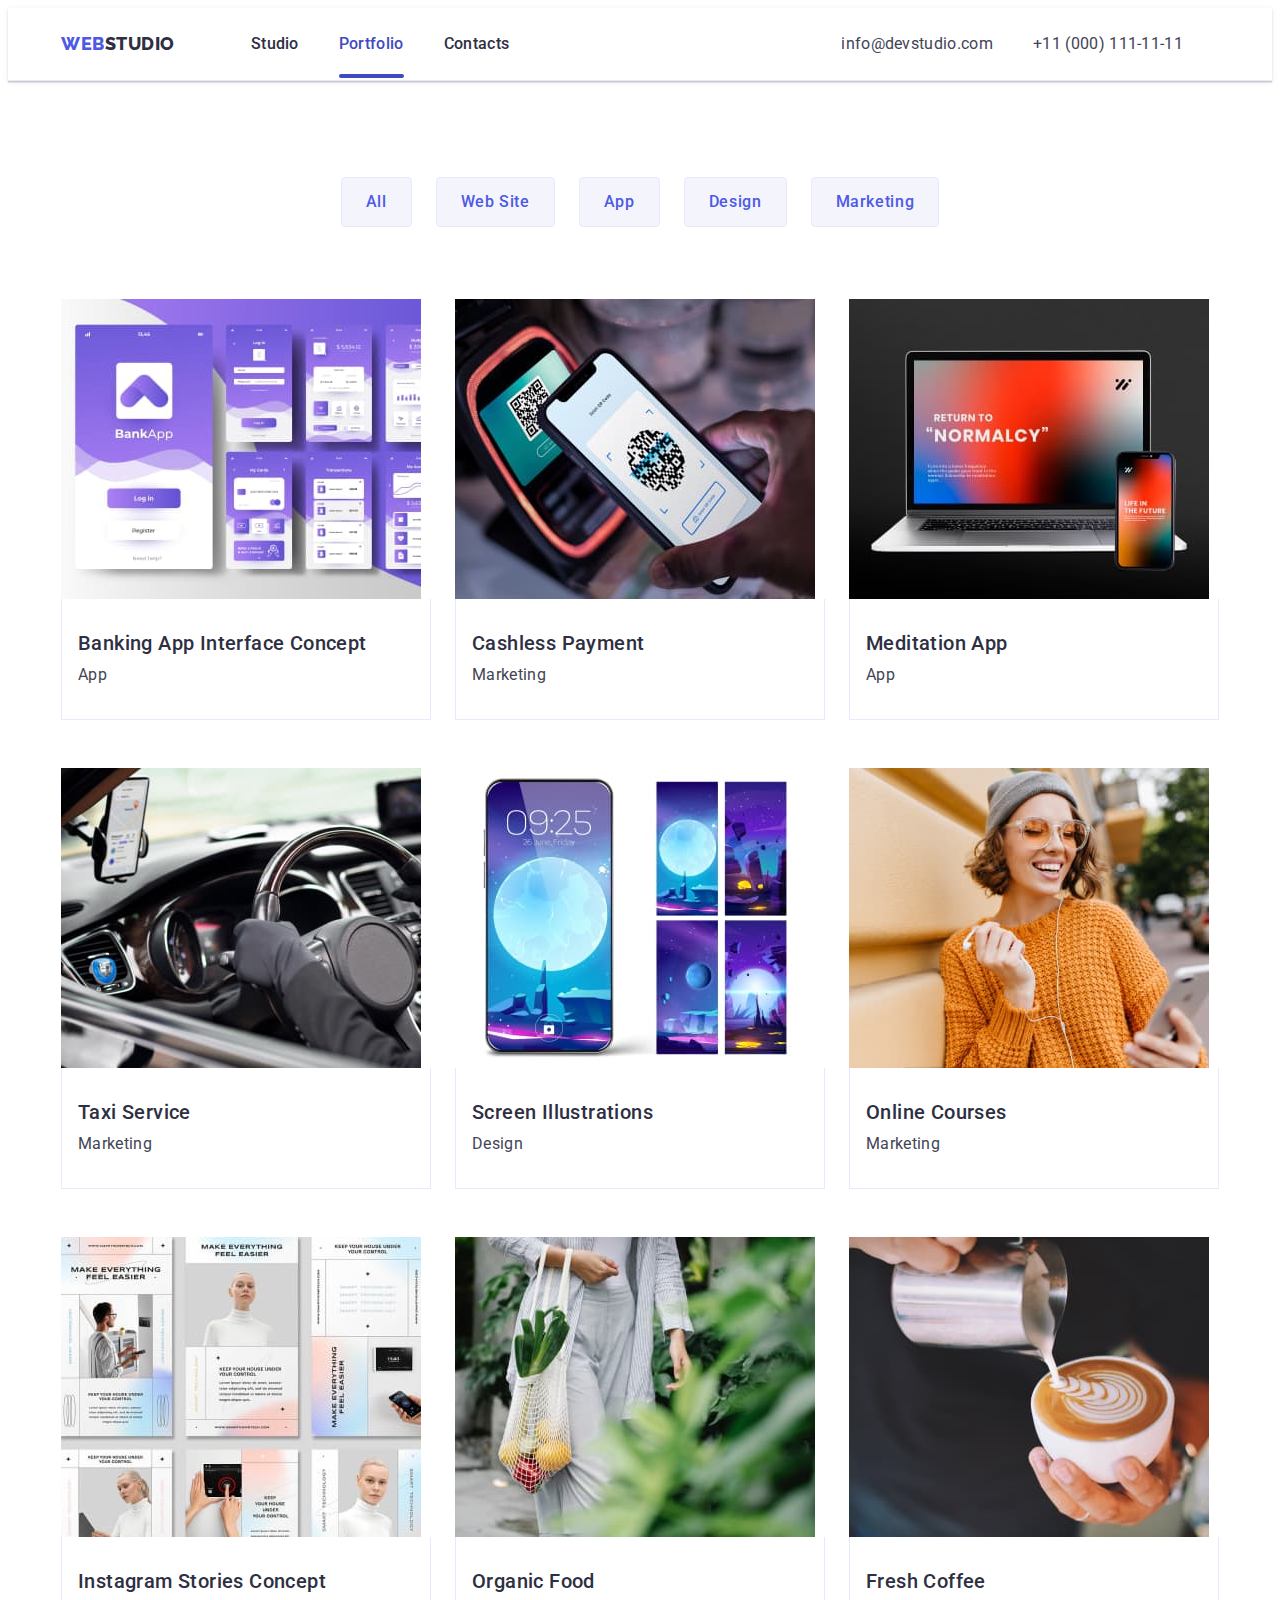
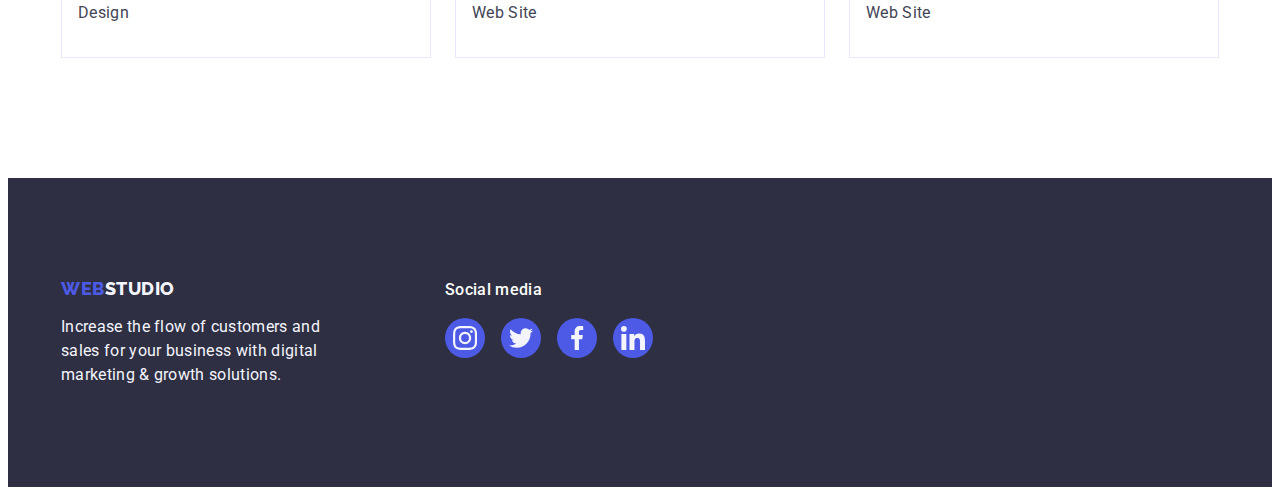
==== portfolio.html @ e926a6df "1" ====
<!DOCTYPE html>
<html lang="en">
  <head>
    <meta charset="UTF-8" />
    <meta http-equiv="X-UA-Compatible" content="IE=edge" />
    <meta name="viewport" content="width=device-width, initial-scale=1.0" />
    <link rel="preconnect" href="https://fonts.googleapis.com" />
    <link rel="preconnect" href="https://fonts.gstatic.com" crossorigin />
    <link
      href="https://fonts.googleapis.com/css2?family=Raleway:wght@800&family=Roboto:wght@400;500;700;900&display=swap"
      rel="stylesheet"
    />
    <link
      rel="stylesheet"
      href="https://cdnjs.cloudflare.com/ajax/libs/modern-normalize/2.0.0/modern-normalize.min.css"
      integrity="sha512-4xo8blKMVCiXpTaLzQSLSw3KFOVPWhm/TRtuPVc4WG6kUgjH6J03IBuG7JZPkcWMxJ5huwaBpOpnwYElP/m6wg=="
      crossorigin="anonymous"
      referrerpolicy="no-referrer"
    />
    <link rel="stylesheet" href="./css/styles.css" />
    <title>Portfolio</title>
  </head>
  <body>
    <header class="header">
      <div class="container header-container">
        <nav class="header-nav">
          <a href="./index.html" class="logo-web-head link"
            >Web<span class="logo-studio-head">Studio</span></a
          >
          <ul class="header-menu list">
            <li>
              <a class="nav-link link" href="./index.html">Studio</a>
            </li>
            <li>
              <a class="nav-link link emphasis" href="./portfolio.html"
                >Portfolio</a
              >
            </li>
            <li><a class="nav-link link" href="">Contacts</a></li>
          </ul>
        </nav>
        <address class="header-address">
          <ul class="header-contacts list">
            <li>
              <a class="address-link link" href="mailto:info@devstudio.com"
                >info@devstudio.com</a
              >
            </li>
            <li>
              <a class="address-link link" href="tel:+110001111111"
                >+11 (000) 111-11-11</a
              >
            </li>
          </ul>
        </address>
      </div>
    </header>
    <main>
      <section class="portfolio-section">
        <div class="container">
          <h1 class="visually-hidden">Portfolio</h1>
          <ul class="portfolio-section-list list">
            <li class="portfolio-btn-item">
              <button type="button" class="btn-all">All</button>
            </li>
            <li>
              <button type="button" class="btn-all">Web Site</button>
            </li>
            <li class="portfolio-btn-item">
              <button type="button" class="btn-all">App</button>
            </li>
            <li class="portfolio-btn-item">
              <button type="button" class="btn-all">Design</button>
            </li>
            <li class="portfolio-btn-item">
              <button type="button" class="btn-all">Marketing</button>
            </li>
          </ul>
          <ul class="portfolio-items list">
            <li class="content-item">
              <a class="app-link link" href="">
                <div class="port-img">
                  <img
                    src="./images/banking-app.jpg"
                    alt="Banking App Interface Concept"
                    width="360"
                    height="300"
                    class="content-img"
                  />
                  <p class="app-text-cover">
                    14 Stylish and User-Friendly App Design Concepts · Task
                    Manager App · Calorie Tracker App · Exotic Fruit Ecommerce
                    App · Cloud Storage App
                  </p>
                </div>
                <div class="portfolio-section-list-item">
                  <h2 class="content-subtittle">
                    Banking App Interface Concept
                  </h2>
                  <p class="content-text">App</p>
                </div>
              </a>
            </li>
            <li class="content-item">
              <a class="app-link link" href="">
                <div class="port-img">
                  <img
                    src="./images/cashless-payment.jpg"
                    alt="Cashless Payment"
                    width="360"
                    height="300"
                    class="content-img"
                  />
                  <p class="app-text-cover">
                    14 Stylish and User-Friendly App Design Concepts · Task
                    Manager App · Calorie Tracker App · Exotic Fruit Ecommerce
                    App · Cloud Storage App
                  </p>
                </div>
                <div class="portfolio-section-list-item">
                  <h2 class="content-subtittle">Cashless Payment</h2>
                  <p class="content-text">Marketing</p>
                </div>
              </a>
            </li>
            <li class="content-item">
              <a class="app-link link" href="">
                <div class="port-img">
                  <img
                    src="./images/meditation-app.jpg"
                    alt="Medditation App"
                    width="360"
                    height="300"
                    class="content-img"
                  />
                  <p class="app-text-cover">
                    14 Stylish and User-Friendly App Design Concepts · Task
                    Manager App · Calorie Tracker App · Exotic Fruit Ecommerce
                    App · Cloud Storage App
                  </p>
                </div>
                <div class="portfolio-section-list-item">
                  <h2 class="content-subtittle">Meditation App</h2>
                  <p class="content-text">App</p>
                </div>
              </a>
            </li>
            <li class="content-item">
              <a class="app-link link" href="">
                <div class="port-img">
                  <img
                    src="./images/taxi-service.jpg"
                    alt="Taxi Service"
                    width="360"
                    height="300"
                    class="content-img"
                  />
                  <p class="app-text-cover">
                    14 Stylish and User-Friendly App Design Concepts · Task
                    Manager App · Calorie Tracker App · Exotic Fruit Ecommerce
                    App · Cloud Storage App
                  </p>
                </div>
                <div class="portfolio-section-list-item">
                  <h2 class="content-subtittle">Taxi Service</h2>
                  <p class="content-text">Marketing</p>
                </div>
              </a>
            </li>
            <li class="content-item">
              <a class="app-link link" href="">
                <div class="port-img">
                  <img
                    src="./images/screen-illustrations.jpg"
                    alt="Screen Illustrations"
                    width="360"
                    height="300"
                    class="content-img"
                  />
                  <p class="app-text-cover">
                    14 Stylish and User-Friendly App Design Concepts · Task
                    Manager App · Calorie Tracker App · Exotic Fruit Ecommerce
                    App · Cloud Storage App
                  </p>
                </div>
                <div class="portfolio-section-list-item">
                  <h2 class="content-subtittle">Screen Illustrations</h2>
                  <p class="content-text">Design</p>
                </div>
              </a>
            </li>
            <li class="content-item">
              <a class="app-link link" href="">
                <div class="port-img">
                  <img
                    src="./images/online-courses.jpg"
                    alt="Online Courses"
                    width="360"
                    height="300"
                    class="content-img"
                  />
                  <p class="app-text-cover">
                    14 Stylish and User-Friendly App Design Concepts · Task
                    Manager App · Calorie Tracker App · Exotic Fruit Ecommerce
                    App · Cloud Storage App
                  </p>
                </div>
                <div class="portfolio-section-list-item">
                  <h2 class="content-subtittle">Online Courses</h2>
                  <p class="content-text">Marketing</p>
                </div>
              </a>
            </li>
            <li class="content-item">
              <a class="app-link link" href="">
                <div class="port-img">
                  <img
                    src="./images/instagram-stories-concept.jpg"
                    alt="Instagram Stories Concept"
                    width="360"
                    height="300"
                    class="content-img"
                  />
                  <p class="app-text-cover">
                    14 Stylish and User-Friendly App Design Concepts · Task
                    Manager App · Calorie Tracker App · Exotic Fruit Ecommerce
                    App · Cloud Storage App
                  </p>
                </div>
                <div class="portfolio-section-list-item">
                  <h2 class="content-subtittle">Instagram Stories Concept</h2>
                  <p class="content-text">Design</p>
                </div>
              </a>
            </li>
            <li class="content-item">
              <a class="app-link link" href="">
                <div class="port-img">
                  <img
                    src="./images/organic-food.jpg"
                    alt="Organic Food"
                    width="360"
                    height="300"
                    class="content-img"
                  />
                  <p class="app-text-cover">
                    14 Stylish and User-Friendly App Design Concepts · Task
                    Manager App · Calorie Tracker App · Exotic Fruit Ecommerce
                    App · Cloud Storage App
                  </p>
                </div>
                <div class="portfolio-section-list-item">
                  <h2 class="content-subtittle">Organic Food</h2>
                  <p class="content-text">Web Site</p>
                </div>
              </a>
            </li>
            <li class="content-item">
              <a class="app-link link" href="">
                <div class="port-img">
                  <img
                    src="./images/fresh-coffe.jpg"
                    alt="Fresh Coffee"
                    width="360"
                    height="300"
                    class="content-img"
                  />
                  <p class="app-text-cover">
                    14 Stylish and User-Friendly App Design Concepts · Task
                    Manager App · Calorie Tracker App · Exotic Fruit Ecommerce
                    App · Cloud Storage App
                  </p>
                </div>
                <div class="portfolio-section-list-item">
                  <h2 class="content-subtittle">Fresh Coffee</h2>
                  <p class="content-text">Web Site</p>
                </div>
              </a>
            </li>
          </ul>
        </div>
      </section>
    </main>
    <footer class="footer">
      <div class="container footer-container">
        <div class="footer-logo-container">
          <a href="./index.html" class="logo-web link"
            >Web<span class="logo-studio">Studio</span></a
          >
          <p class="footer-text">
            Increase the flow of customers and sales for your business with
            digital marketing & growth solutions.
          </p>
        </div>
        <div class="footer-social">
          <p class="footer-social-text">Social media</p>
          <ul class="footer-social-list list">
            <li class="footer-social-link">
              <a
                class="footer-link-icon"
                href="#"
                target="_blank"
                rel="noopener noreferrer"
              >
                <svg class="footer-icon" width="24" height="24">
                  <use href="./images/icons.svg#icon-instagram-2"></use>
                </svg>
              </a>
            </li>
            <li class="footer-social-link">
              <a
                class="footer-link-icon"
                href="#"
                target="_blank"
                rel="noopener noreferrer"
              >
                <svg class="footer-icon" width="24" height="24">
                  <use href="./images/icons.svg#icon-twitter-1"></use>
                </svg>
              </a>
            </li>
            <li class="footer-social-link">
              <a
                class="footer-link-icon"
                href="#"
                target="_blank"
                rel="noopener noreferrer"
              >
                <svg class="footer-icon" width="24" height="24">
                  <use href="./images/icons.svg#icon-facebook-1"></use>
                </svg>
              </a>
            </li>
            <li class="footer-social-link">
              <a
                class="footer-link-icon"
                href="#"
                target="_blank"
                rel="noopener noreferrer"
              >
                <svg class="footer-icon" width="24" height="24">
                  <use href="./images/icons.svg#icon-linkedin-1"></use>
                </svg>
              </a>
            </li>
          </ul>
        </div>
      </div>
    </footer>
  </body>
</html>
---- css/styles.css ----
:root {
  --primary-font: "Roboto", sans-serif;
  --title-font: "Roboto", sans-serif;
  --primary-black-color: #434455;
  --primary-white-color: #ffffff;
  --primary-accent-color: #2e2f42;
  --secondary-accent-color: #404bbf;
  --iris: #4d5ae5;
  --cloud: #f4f4f4;
  --secondary-white-color: #f4f4fd;
  --cornflower-color: #e7e9fc;
}
p,
h1,
h2,
h3,
h4,
h5,
h6 {
  margin-top: 0;
  margin-bottom: 0;
}
ul,
ol {
  margin-top: 0;
  margin-bottom: 0;
  padding-left: 0;
}

body {
  font-family: var(--primary-font);
  color: var(--primary-black-color);
  background-color: var(--primary-white-color);
  font-size: 16px;
  line-height: 1.5;
  letter-spacing: 0.02em;
}
.container {
  width: 100%;
  max-width: 1158px;
  padding-left: 15px;
  padding-right: 15px;
  margin: 0 auto;
}

.link {
  text-decoration: none;
  list-style: none;
}
.logo-web-head {
  font-size: 18px;
  font-family: Raleway, sans-serif;
  font-weight: 800;
  line-height: 1.17;
  letter-spacing: 0.03em;
  color: var(--iris);
  text-decoration: none;
  text-transform: uppercase;
  margin-right: 76px;
}
.logo-studio-head {
  color: var(--primary-accent-color);
}
.list {
  list-style: none;
  text-decoration: none;
}
.header {
  border-bottom: 1px solid var(--cornflower-color);
  padding: 24px 0;
  box-shadow: 0px 2px 1px rgba(46, 47, 66, 0.08),
    0px 1px 1px rgba(46, 47, 66, 0.16), 0px 1px 6px rgba(46, 47, 66, 0.08);
}

.header-container {
  display: flex;
  align-items: center;
  gap: 332px;
}
.header-contacts {
  margin-left: auto;
  gap: 40px;
  display: flex;
}
.header-nav {
  display: flex;
  align-items: center;
}
.header-menu {
  display: flex;
  gap: 40px;
}
.nav-link {
  font-size: 16px;
  font-weight: 500;
  color: var(--primary-accent-color);
  padding: 24px 0;
  transition: color 250ms cubic-bezier(0.4, 0, 0.2, 1);
}

.nav-link:hover,
.nav-link:focus,
.nav-link:active {
  color: var(--secondary-accent-color);
}
.emphasis {
  position: relative;
  color: var(--secondary-accent-color);
}
.emphasis::after {
  content: "";
  position: absolute;
  left: 0;
  bottom: -1px;
  width: 100%;
  height: 4px;
  border-radius: 2px;
  background-color: var(--secondary-accent-color);
}
.header-address {
  font-style: normal;
}
.address-link {
  font-style: normal;
  color: var(--primary-black-color);
  transition: color 250ms cubic-bezier(0.4, 0, 0.2, 1);
}
.address-link:hover,
.address-link:focus {
  color: var(--secondary-accent-color);
}
.address-tel {
  color: var(--primary-accent-color);
}
.address-tel:hover,
.address-tel:focus {
  color: var(--secondary-accent-color);
}
.section-one {
  background-color: var(--primary-accent-color);
  padding-top: 188px;
  padding-bottom: 188px;
  background-repeat: no-repeat;
  background-position: center;
  background-size: cover;
  background-image: linear-gradient(
      rgba(46, 47, 66, 0.7),
      rgba(46, 47, 66, 0.7)
    ),
    url(../images/people-office.jpg);
  max-width: 1440px;
  margin: 0 auto;
}
.content-subtittle {
  color: var(--primary-accent-color);
  background-color: var(--primary-white-color);
  font-size: 20px;
  font-weight: 500;
  line-height: 1.2;
  letter-spacing: 0.02em;
}
.content-text {
  color: var(--primary-black-color);
}

.footer {
  background-color: var(--primary-accent-color);
  padding: 100px 0;
}
.footer-container {
  flex-direction: row;
  display: flex;
  align-items: baseline;
}
.footer-logo-container {
  margin-right: 120px;
}
.footer-text {
  color: var(--secondary-white-color);
  width: 100%;
  max-width: 264px;
}
.footer-social-text {
  color: var(--primary-white-color);
  font-weight: 500;
  margin-bottom: 16px;
}
.footer-social-list {
  display: flex;
  gap: 16px;
}
.footer-social-link {
  width: 40px;
  height: 40px;
}
.footer-link-icon {
  width: 100%;
  height: 100%;
  background-color: var(--iris);
  border-radius: 50%;
  display: flex;
  color: var(--secondary-white-color);
  align-items: center;
  justify-content: center;
  transition: background-color 250ms cubic-bezier(0.4, 0, 0.2, 1);
}
.footer-link-icon:hover,
.footer-link-icon:focus {
  background-color: #31d0aa;
}
.footer-icon {
  fill: currentColor;
}
.logo-web {
  font-size: 18px;
  font-family: Raleway, sans-serif;
  font-weight: 800;
  line-height: 1.17;
  letter-spacing: 0.03em;
  color: var(--iris);
  text-decoration: none;
  text-transform: uppercase;
  display: inline-block;
  margin-bottom: 16px;
}

.logo-studio {
  color: var(--secondary-white-color);
}

.first-tittle {
  color: var(--primary-white-color);
  font-size: 56px;
  font-weight: 700;
  line-height: 1.07;
  text-align: center;
  letter-spacing: 0.02em;
  max-width: 496px;
}
.first-tittle-container {
  min-width: 496px;
  margin: 0 auto;
  margin-bottom: 48px;
}
.section-two {
  padding: 120px 0px;
}
.advantages-tittle {
  color: var(--primary-accent-color);
  font-size: 20px;
  line-height: 1.2;
  font-weight: 500;
  letter-spacing: 0.02em;
  margin-bottom: 8px;
}
.visually-hidden {
  position: absolute;
  width: 1px;
  height: 1px;
  margin: -1px;
  border: 0;
  padding: 0;
  white-space: nowrap;
  clip-path: inset(100%);
  clip: rect(0 0 0 0);
  overflow: hidden;
}
.advantages-text {
  color: var(--primary-black-color);
}
.advantages-section {
  display: flex;
  gap: 24px;
  margin: 0 auto;
}
.advantages-section-item {
  width: calc(100% - (24px * 3) / 4);
}

.advantages-block {
  width: 264px;
  height: 112px;
  background-color: var(--secondary-white-color);
  border-radius: 4px;
  display: flex;
  align-items: center;
  justify-content: center;
  margin-bottom: 8px;
}

.section-three {
  padding-bottom: 120px;
}
.second-tittle {
  color: var(--primary-accent-color);
  font-size: 36px;
  font-weight: 700;
  line-height: 1.11;
  text-transform: capitalize;
  text-align: center;
  letter-spacing: 0.02em;
  margin-bottom: 72px;
}
.section-three-list {
  display: flex;
  gap: 24px;
}

.section-four {
  background-color: var(--secondary-white-color);
  padding-top: 120px;
  padding-bottom: 120px;
}
.our-team-list {
  display: flex;
  align-items: center;
  justify-content: center;
  gap: 24px;
}
.team-card {
  background-color: var(--primary-white-color);
  flex-basis: calc((100% - 72px) / 4);
  border-radius: 0px 0px 4px 4px;
  box-shadow: 0px 1px 6px rgba(46, 47, 66, 0.08),
    0px 1px 1px rgba(46, 47, 66, 0.16), 0px 2px 1px rgba(46, 47, 66, 0.08);
  display: block;
}

img {
  display: block;
  max-width: 100%;
  height: auto;
}
.member-container {
  padding: 32px 0px;
}
.member-name {
  color: var(--primary-accent-color);
  font-size: 20px;
  line-height: 1.2;
  font-weight: 500;
  letter-spacing: 0.02em;
  margin-bottom: 8px;
  text-align: center;
}
.member-position {
  color: var(--primary-black-color);
  margin-bottom: 8px;
  text-align: center;
}

.member-link-list {
  display: flex;
  align-items: center;
  justify-content: center;
  gap: 24px;
}
.member-link-item {
  width: 40px;
  height: 40px;
}
.member-link {
  width: 100%;
  height: 100%;
  background-color: var(--iris);
  border-radius: 50%;
  color: var(--secondary-white-color);
  display: flex;
  align-items: center;
  justify-content: center;
  transition: background-color 250ms cubic-bezier(0.4, 0, 0.2, 1);
}
.member-link:hover,
.member-link:focus {
  background-color: var(--secondary-accent-color);
}

.member-social-icon {
  fill: currentColor;
}
.section-five {
  padding: 120px 0;
  background-color: var(--primary-white-color);
}

.customer-list {
  display: flex;
  gap: 24px;
  align-items: center;
  justify-content: center;
}
.customer-item {
  width: calc((100% - 120px) / 6);
  height: 88px;
}

.customer-link {
  display: flex;
  align-items: center;
  justify-content: center;
  border: 1px solid #8e8f99;
  border-radius: 4px;
  color: #8e8f99;
  width: 100%;
  height: 100%;
  transition: border-color 250ms cubic-bezier(0.4, 0, 0.2, 1),
    color 250ms cubic-bezier(0.4, 0, 0.2, 1);
}
.customer-link:is(:hover, :focus) {
  color: var(--secondary-accent-color);
  border: 1px solid #404bbf;
}
.customer-icons {
  fill: currentColor;
}

.btn-order {
  background-color: var(--iris);
  color: var(--primary-white-color);
  cursor: pointer;
  font-family: "Roboto", sans-serif;
  font-weight: 500;
  font-size: 16px;
  line-height: 1.5;
  letter-spacing: 0.04em;
  transition: background-color 250ms cubic-bezier(0.4, 0, 0.2, 1);
}
.btn-order-container {
  height: 56px;
  min-width: 169px;
  border-radius: 4px;
  border: none;
  display: block;
  margin: 0 auto;
  cursor: pointer;
}

.btn-order:hover,
.btn-order:focus {
  background-color: var(--secondary-accent-color);
  color: var(--primary-white-color);
}
.btn-all {
  background-color: var(--secondary-white-color);
  color: var(--iris);
  cursor: pointer;
  font-family: "Roboto", sans-serif;
  font-weight: 500;
  font-size: 16px;
  line-height: 1.5;
  letter-spacing: 0.04em;
  padding: 12px 24px;
  border: 1px solid var(--cornflower-color);
  border-radius: 4px;
  transition: color 250ms cubic-bezier(0.4, 0, 0.2, 1),
    background-color 250ms cubic-bezier(0.4, 0, 0.2, 1),
    border-color 250ms cubic-bezier(0.4, 0, 0.2, 1),
    box-shadow 250ms cubic-bezier(0.4, 0, 0.2, 1);
}
.btn-all:hover,
.btn-all:focus {
  background-color: var(--secondary-accent-color);
  color: var(--primary-white-color);
  border: 1px solid transparent;
  box-shadow: 0px 3px 1px rgba(0, 0, 0, 0.1), 0px 2px 1px rgba(0, 0, 0, 0.08),
    0px 2px 2px rgba(0, 0, 0, 0.12);
}
.portfolio-section {
  padding: 96px 0 120px 0;
}
.portfolio-section-list {
  display: flex;
  justify-content: center;
  gap: 24px;
  margin-bottom: 72px;
}
.portfolio-items {
  display: flex;
  flex-wrap: wrap;
  column-gap: 24px;
  row-gap: 48px;
}
.app-text-cover {
  position: absolute;
  top: 0;
  left: 0;
  line-height: 1.5;
  color: var(--secondary-white-color);
  background-color: var(--iris);
  height: 100%;
  transition: transform 250ms cubic-bezier(0.4, 0, 0.2, 1);
  padding: 40px 32px;
  transform: translateY(100%);
}
.app-link {
  display: block;
  transition: box-shadow 250ms cubic-bezier(0.4, 0, 0.2, 1);
}
.app-link:hover,
.app-link:focus {
  box-shadow: 0px 1px 6px rgba(46, 47, 66, 0.08),
    0px 1px 1px rgba(46, 47, 66, 0.16), 0px 2px 1px rgba(46, 47, 66, 0.08);
}
.app-link:is(:hover, :focus) .app-text-cover {
  transform: translateY(0%);
}
.port-img {
  position: relative;
  overflow: hidden;
}
.content-item {
  width: calc((100% - 48px) / 3);
}

.content-subtittle {
  margin-bottom: 8px;
}
.portfolio-section-list-item {
  border: 1px solid var(--cornflower-color);
  border-top: none;
  padding: 32px 16px;
}

/** -------- MODAL --------*/
.backdrop {
  position: fixed;
  top: 0;
  width: 100%;
  height: 100%;
  background-color: rgba(46, 47, 66, 0.4);
  transition: opacity 250ms cubic-bezier(0.4, 0, 0.2, 1),
    visibility 250ms cubic-bezier(0.4, 0, 0.2, 1);
}
.modal {
  width: 408px;
  min-height: 584px;
  background-color: #fcfcfc;
  border-radius: 4px;
  box-shadow: 0px 2px 1px 0px rgba(0, 0, 0, 0.2),
    0px 1px 3px 0px rgba(0, 0, 0, 0.12), 0px 1px 1px 0px rgba(0, 0, 0, 0.14);
  position: absolute;
  left: 50%;
  top: 50%;
  transform: translate(-50%, -50%);
  transition: transform 250ms cubic-bezier(0.4, 0, 0.2, 1);
}
.close-btn {
  background: none;
  border: none;
  position: absolute;
  display: flex;
  align-items: center;
  justify-content: center;
  width: 24px;
  height: 24px;
  border-radius: 50%;
  top: 24px;
  right: 24px;
  padding: 0;
  background-color: var(--cornflower-color);
  border: 1px solid rgba(0, 0, 0, 0.1);
  cursor: pointer;
  transition: background-color 250ms cubic-bezier(0.4, 0, 0.2, 1),
    border 250ms cubic-bezier(0.4, 0, 0.2, 1);
}
.close-btn-icon {
  transition: fill 250ms cubic-bezier(0.4, 0, 0.2, 1);
}
.close-btn:hover,
.close-btn:focus {
  border: none;
  fill: var(--primary-white-color);
  background-color: var(--secondary-accent-color);
}
.is-hidden {
  opacity: 0;
  visibility: hidden;
  pointer-events: none;
}
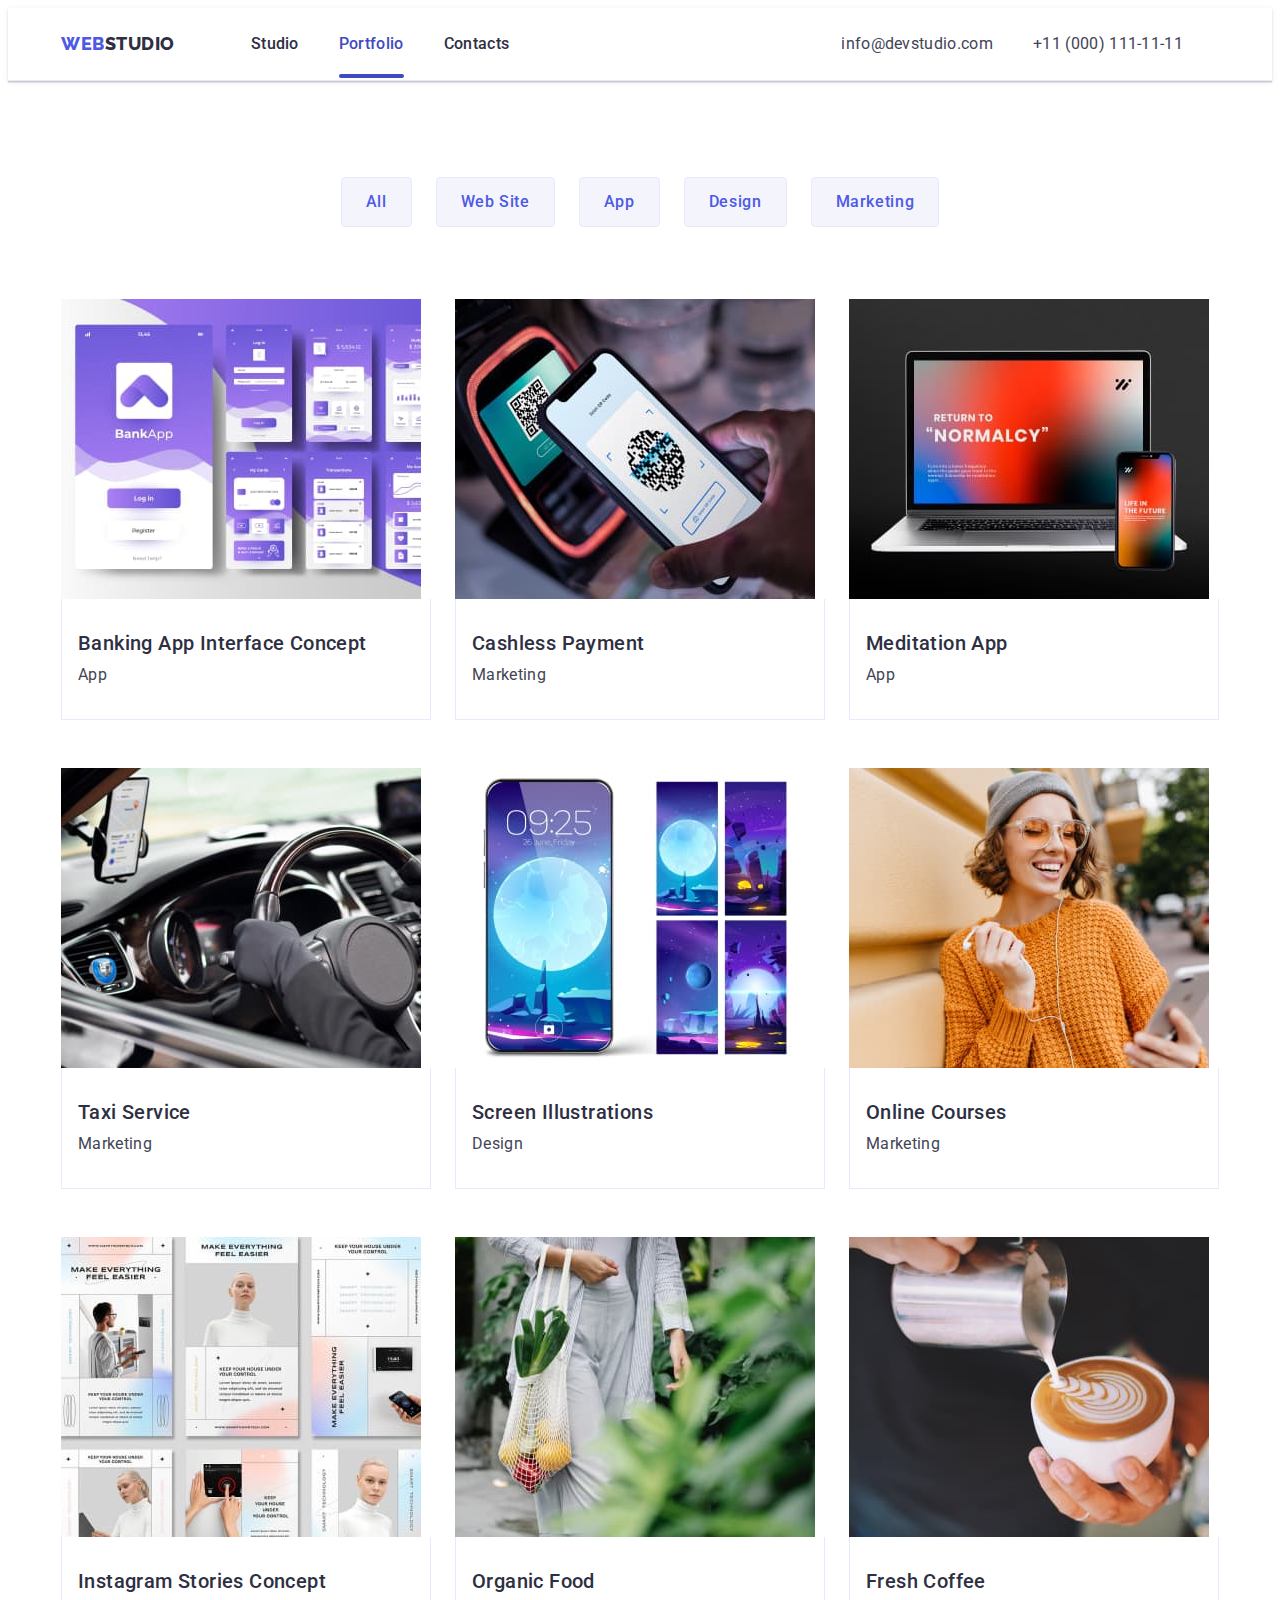
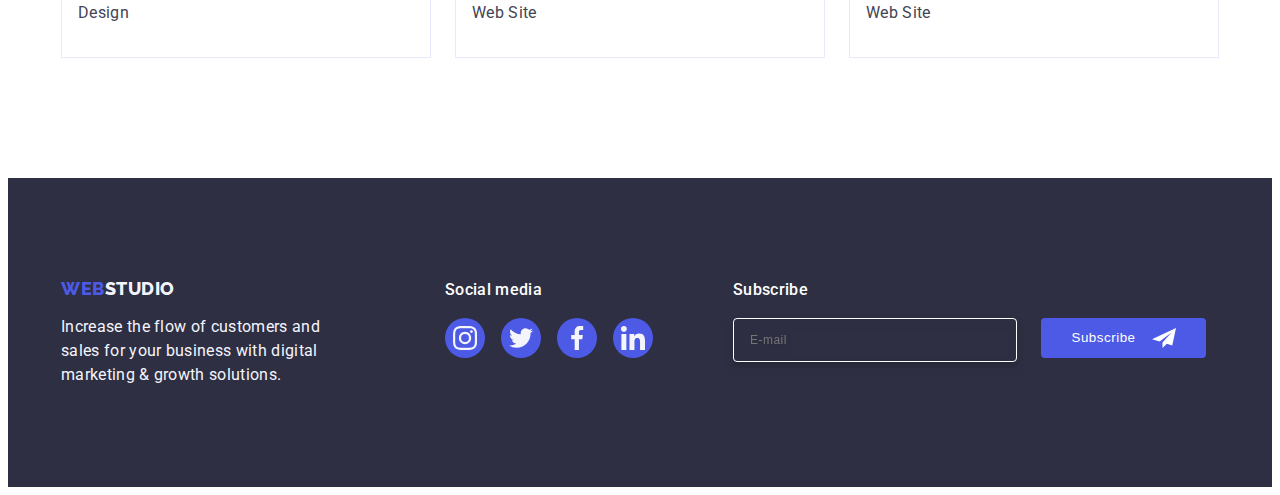
==== commit d392f58f: "fin" ====
--- a/portfolio.html
+++ b/portfolio.html
@@ -345,6 +345,17 @@
             </li>
           </ul>
         </div>
+        <div class="footer-label">
+          <p class="footer-label-text">Subscribe</p>
+          <form class="footer-form">
+            <label class="subscribe-form">
+              <input type="email" name="email" class="email-form" placeholder="E-mail" >
+            </label>
+            <button type="submit" class="subscribe-button">Subscribe <svg width="24" height="24" class="icon-telegram">
+              <use href="./images/icons.svg#telegram-icon"></use>
+            </svg> </button>
+          </form>
+        </div>
       </div>
     </footer>
   </body>
--- a/css/styles.css
+++ b/css/styles.css
@@ -180,6 +180,9 @@
   width: 100%;
   max-width: 264px;
 }
+.footer-social {
+  margin-right: 80px;
+}
 .footer-social-text {
   color: var(--primary-white-color);
   font-weight: 500;
@@ -543,6 +546,148 @@
   top: 50%;
   transform: translate(-50%, -50%);
   transition: transform 250ms cubic-bezier(0.4, 0, 0.2, 1);
+  padding: 72px 24px 24px 24px;
+}
+.modal-title {
+color: var(--primary-accent-color);
+text-align: center;
+font-weight: 500;
+margin-bottom: 16px;
+max-width: 360px;
+margin-bottom: 16px;
+}
+.modal-input {
+border-radius: 4px;
+border: 1px solid rgba(46, 47, 66, 0.40);
+width: 100%;
+height: 40px;
+padding: 0 38px;
+background-color: transparent;
+color: var(--primary-accent-color);
+outline: transparent;
+transition: border-color 250ms cubic-bezier(0.4, 0, 0.2, 1);
+}
+.modal-input:focus {
+border-radius: 4px;
+border: 1px solid var(--iris);
+}
+.modal-input:focus + .modal-input-icon {
+  fill: var(--iris);
+}
+.modal-input:hover {
+  border-radius: 4px;
+ border: 1px solid var(--iris);
+}
+.modal-input:hover + .modal-input-icon {
+  fill: var(--iris);
+}
+.input-label {
+color:#8E8F99;
+font-size: 12px;
+line-height: 1.16;
+letter-spacing: 0.04em;
+margin-bottom: 4px;
+display: block;
+}
+.modal-field {
+  margin-bottom: 8px;
+}
+.check-text {
+  color: #8E8F99;
+  font-size: 12px;
+  font-weight: 400;
+  line-height: 1.16;
+  letter-spacing: 0.04em;
+  display: flex;
+  align-items: center;
+}
+.check-text span {
+  display: inline-flex;
+  justify-content: center;
+  align-items: center;
+  border: 1px solid rgba(46, 47, 66, 0.4);
+  border-radius: 2px;
+  width: 16px;
+  height: 16px;
+  margin-right: 4px;
+  fill: transparent;
+}
+
+.modal-check:checked + .check-text span {
+  background-color: var(--secondary-accent-color);
+  border: none;
+  fill: var(--primary-white-color);
+}
+.modal-check:focus + .check-text span {
+  border-color: var(--iris);
+}
+.modal-button {
+  transition: background-color 250ms cubic-bezier(0.4, 0, 0.2, 1);
+  min-width: 169px;
+  cursor: pointer;
+  display: block;
+  margin: 0 auto;
+  margin-top: 24px;
+  color: #fff;
+  text-align: center;
+  font-size: 16px;
+  font-weight: 500;
+  line-height: 1.5;
+  letter-spacing: 0.04em;
+  border-radius: 4px;
+  background: var(--iris);
+  box-shadow: 0px 4px 4px 0px rgba(0, 0, 0, 0.15);
+  padding: 16px 32px;
+  width: 105px;
+  border: none;
+}
+.terms-link {
+  margin-left: 4px;
+}
+
+.modal-button:hover {
+  background-color: var(--secondary-accent-color);
+}
+  .terms-link {
+  color: var(--iris);
+  font-size: 12px;
+  font-weight: 400;
+  line-height: 1.16;
+  letter-spacing: 0.04em;
+}
+
+.input-wrap {
+  position: relative;
+}
+.modal-input-icon {
+  position: absolute;
+  left: 16px;
+  top: 50%;
+  transform: translateY(-50%);
+  color: var(--primary-accent-color);
+  transition: fill 250ms cubic-bezier(0.4, 0, 0.2, 1);
+}
+.modal-comment-area {
+  border-radius: 4px;
+border: 1px solid rgba(46, 47, 66, 0.40);
+width: 100%;
+height: 120px;
+padding: 8px 16px;
+background-color: transparent;
+color: var(--primary-accent-color);
+outline: transparent;
+transition: border-color 250ms cubic-bezier(0.4, 0, 0.2, 1);
+resize: none;
+}
+.modal-comment-area:is(:hover, :focus) {
+  border-radius: 4px;
+ border: 1px solid var(--iris);
+}
+.modal-comment-area::placeholder {
+font-size: 12px;
+font-weight: 400;
+line-height: 1.16;
+letter-spacing: 0.04em;
 }
 .close-btn {
   background: none;
@@ -577,3 +722,68 @@
   visibility: hidden;
   pointer-events: none;
 }
+
+.footer-form {
+  display: flex;
+  gap: 24px;
+}
+.footer-label-text {
+  color: #fff;
+  margin-bottom: 16px;
+  font-size: 16px;
+  font-weight: 500;
+  line-height: 1.5;
+  letter-spacing: 0.02em;
+}
+.subscribe-form {
+  display: flex;
+}
+.email-form {
+  align-items: center;
+    background: #2e2f42;
+    width: 264px;
+    height: 40px;
+    background-color: transparent;
+    font-size: 12px;
+    line-height: 1.5;
+    letter-spacing: 0.04em;
+    padding-left: 16px;
+    filter: drop-shadow(0px 4px 4px rgba(0, 0, 0, 0.15));
+    border-radius: 4px;
+    border: 1px solid #fff;
+    box-shadow: 0px 4px 4px 0px rgba(0, 0, 0, 0.15);
+    color: #ffffff;
+}
+.email-form:hover{
+  border-color: #31d0aa;
+}
+
+
+.subscribe-button {
+  min-width: 165px;
+    font-weight: 500;
+    line-height: 1.5;
+    letter-spacing: 0.04em;
+    cursor: pointer;
+    width: 165px;
+    height: 40px;
+    color: #fff;
+    fill: #fff;
+    border-radius: 4px;
+    background-color: #4d5ae5;
+    border: none;
+    display: flex;
+    padding: 8px 24px;
+    justify-content: center;
+    align-items: center;
+}
+.subscribe-button:hover {
+  background-color: #31d0aa;
+}
+.subscribe-button:focus {
+  background-color: #31d0aa;
+}
+
+.icon-telegram {
+  margin-left: 16px;
+}
